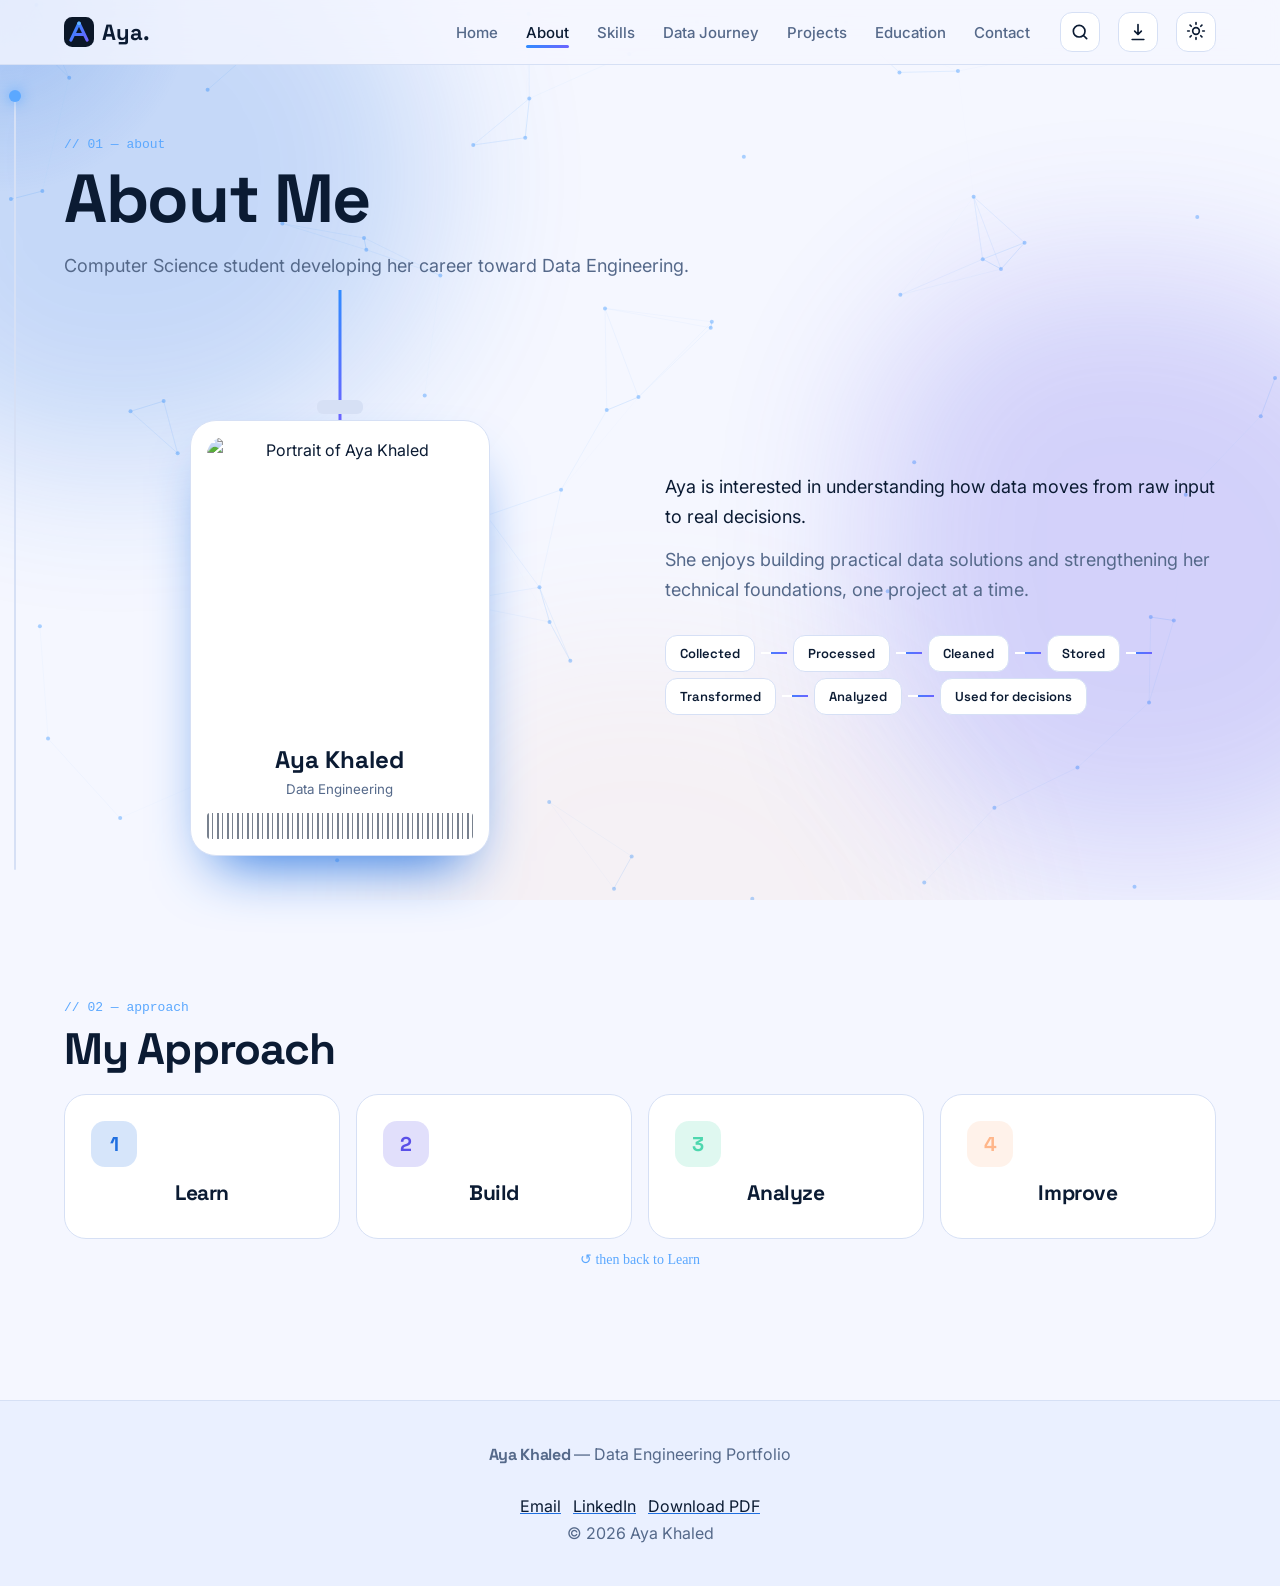
==== about.html @ 966fb628 "Add files via upload" ====
<!DOCTYPE html><html lang="en"><head><meta charset="utf-8"><meta name="viewport" content="width=device-width,initial-scale=1">
<title>About | Aya Khaled</title><meta name="description" content="About Aya Khaled, a Computer Science student developing toward Data Engineering."><meta property="og:title" content="About | Aya Khaled"><meta property="og:description" content="About Aya Khaled, a Computer Science student developing toward Data Engineering."><meta property="og:type" content="website"><meta property="og:image" content="assets/aya.jpg"><meta name="twitter:card" content="summary"><meta name="theme-color" content="#07111F">
<link rel="icon" href="data:image/svg+xml,%3Csvg xmlns='http://www.w3.org/2000/svg' viewBox='0 0 48 48'%3E%3Crect width='48' height='48' rx='13' fill='%2307111F'/%3E%3Cpath d='M11 37 24 10l13 27M17 28h14' stroke='%232F8CFF' stroke-width='5' fill='none' stroke-linecap='round'/%3E%3C/svg%3E"><link rel="preconnect" href="https://fonts.googleapis.com"><link rel="preconnect" href="https://fonts.gstatic.com" crossorigin><link href="https://fonts.googleapis.com/css2?family=Inter:wght@400;500;600&family=Space+Grotesk:wght@500;700&display=swap" rel="stylesheet">
<script>try{var t=localStorage.theme||(matchMedia('(prefers-color-scheme:light)').matches?'light':'dark');document.documentElement.dataset.theme=t}catch(e){document.documentElement.dataset.theme='dark'}</script>
<link rel="stylesheet" href="style.css"></head><body>
<a class="skip" href="#main">Skip to content</a><div id="bar"></div><canvas id="bg" aria-hidden="true"></canvas><div class="blobs" aria-hidden="true"><i></i><i></i><i></i></div><div id="pk" aria-hidden="true"><i></i></div>
<header class="nav"><div class="in"><a class="logo" href="index.html" aria-label="Aya. home"><svg width="30" height="30" viewBox="0 0 48 48" aria-hidden="true"><defs><linearGradient id="lg" x1="0" y1="0" x2="1" y2="1"><stop stop-color="#2F8CFF"/><stop offset="1" stop-color="#6C63FF"/></linearGradient></defs><rect width="48" height="48" rx="13" fill="#0B1728"/><path d="M11 37 24 10l13 27M17 28h14" stroke="url(#lg)" stroke-width="5" fill="none" stroke-linecap="round" stroke-linejoin="round"/><circle cx="24" cy="10" r="3" fill="#63B5FF"/></svg>Aya.</a>
<ul id="links"><li><a href="index.html">Home</a></li><li><a href="about.html" aria-current="page">About</a></li><li><a href="skills.html">Skills</a></li><li><a href="data-journey.html">Data Journey</a></li><li><a href="projects.html">Projects</a></li><li><a href="education.html">Education</a></li><li><a href="contact.html">Contact</a></li></ul>
<button class="ib" id="ps" aria-label="Open command palette (Ctrl+K)"><svg viewBox="0 0 24 24" fill="none" stroke="currentColor" stroke-width="2" stroke-linecap="round" stroke-linejoin="round" aria-hidden="true"><circle cx="11" cy="11" r="7"/><path d="m20 20-3.5-3.5"/></svg></button>
<button class="ib" data-pdf aria-label="Download PDF"><svg viewBox="0 0 24 24" fill="none" stroke="currentColor" stroke-width="2" stroke-linecap="round" stroke-linejoin="round" aria-hidden="true"><path d="M12 3v12m0 0-4-4m4 4 4-4M5 21h14"/></svg></button>
<button class="ib" id="th" aria-label="Toggle light and dark theme"><span class="sun"><svg viewBox="0 0 24 24" fill="none" stroke="currentColor" stroke-width="2" stroke-linecap="round" stroke-linejoin="round" aria-hidden="true"><circle cx="12" cy="12" r="4"/><path d="M12 2v2M12 20v2M4.9 4.9l1.4 1.4M17.7 17.7l1.4 1.4M2 12h2M20 12h2M4.9 19.1l1.4-1.4M17.7 6.3l1.4-1.4"/></svg></span><span class="moon"><svg viewBox="0 0 24 24" fill="none" stroke="currentColor" stroke-width="2" stroke-linecap="round" stroke-linejoin="round" aria-hidden="true"><path d="M21 13A9 9 0 1 1 11 3a7 7 0 0 0 10 10z"/></svg></span></button>
<button class="ib" id="menu" aria-label="Menu" aria-expanded="false" aria-controls="links"><svg viewBox="0 0 24 24" fill="none" stroke="currentColor" stroke-width="2" stroke-linecap="round" stroke-linejoin="round" aria-hidden="true"><path d="M4 7h16M4 12h16M4 17h16"/></svg></button></div></header>
<main id="main"><section style="padding-bottom:20px"><span class="lab rv">// 01 — about</span><h1 class="rv">About Me</h1><p class="lead rv" style="margin-top:14px">Computer Science student developing her career toward Data Engineering.</p></section>
<section style="padding-top:30px" class="two"><div class="badgeW"><div class="badge"><div class="ph"><img data-fb src="assets/aya.jpg" width="300" height="330" alt="Portrait of Aya Khaled"></div><b>Aya Khaled</b><small>Data Engineering</small><div class="bc"></div></div></div>
<div class="rv"><p class="lead" style="color:var(--tx)">Aya is interested in understanding how data moves from raw input to real decisions.</p><p class="lead" style="margin-top:14px">She enjoys building practical data solutions and strengthening her technical foundations, one project at a time.</p>
<div class="pipe"><b>Collected</b><s></s><b>Processed</b><s></s><b>Cleaned</b><s></s><b>Stored</b><s></s><b>Transformed</b><s></s><b>Analyzed</b><s></s><b>Used for decisions</b></div></div></section>
<section><span class="lab">// 02 — approach</span><h2>My Approach</h2><div class="loop"><div class="card rv"><div class="ico ">1</div><h3>Learn</h3></div><div class="card rv"><div class="ico t2">2</div><h3>Build</h3></div><div class="card rv"><div class="ico t3">3</div><h3>Analyze</h3></div><div class="card rv"><div class="ico t4">4</div><h3>Improve</h3></div></div><p class="ret">↺ then back to Learn</p></section></main>
<footer><b class="sg">Aya Khaled</b> — Data Engineering Portfolio<div class="row"><a href="mailto:ayakhaledhamed2006@gmail.com">Email</a><a href="https://www.linkedin.com/in/aya-khaled-hamed/" target="_blank" rel="noopener noreferrer">LinkedIn</a><a href="#" data-pdf onclick="return false">Download PDF</a></div><p>© 2026 Aya Khaled</p></footer>
<div id="pal" role="dialog" aria-label="Command palette"><div><button data-a="index.html">Go to Home</button><button data-a="about.html">Go to About</button><button data-a="skills.html">Go to Skills</button><button data-a="data-journey.html">Go to Data Journey</button><button data-a="projects.html">Go to Projects</button><button data-a="education.html">Go to Education</button><button data-a="contact.html">Go to Contact</button><button data-a="pdf">Download PDF</button><button data-a="th">Toggle theme</button><button data-a="cp">Copy email</button></div></div>
<div class="toast" role="status"></div><div class="print-sheet"><div class="ps-h"><img src="assets/aya.jpg" alt="Portrait of Aya Khaled"><div><h1>Aya Khaled</h1><p class="ps-id">Computer Science Student | Aspiring Data Engineer</p><p class="ps-c">ayakhaledhamed2006@gmail.com<br>linkedin.com/in/aya-khaled-hamed</p></div><svg class="ps-a" viewBox="0 0 48 48"><path d="M11 37 24 10l13 27M17 28h14" stroke="#fff" stroke-width="3" fill="none" stroke-linecap="round" stroke-linejoin="round"/></svg></div>
<div class="ps-b"><h2>About</h2><p>Computer Science student developing her career toward Data Engineering. Interested in how data is collected, processed, cleaned, stored, transformed, analyzed and used for decision making, and in building practical data solutions on strong technical foundations.</p>
<h2>Technical Skills</h2><div class="ps-g"><div style="--c:#2F8CFF"><b>Programming</b><p><span>Python</span><span>C++</span><span>C#</span></p></div><div style="--c:#6C63FF"><b>Data</b><p><span>SQL</span><span>Pandas</span><span>R</span><span>Data Cleaning</span><span>Data Analysis</span></p></div><div style="--c:#1FB48C"><b>Databases</b><p><span>SQL Server</span><span>Firebase</span><span>Database Design</span><span>DBMS</span></p></div><div style="--c:#E8873F"><b>BI &amp; Analytics</b><p><span>Power BI</span><span>Data Visualization</span><span>Dashboard Design</span></p></div><div style="--c:#2F8CFF"><b>Web &amp; Development</b><p><span>HTML</span><span>CSS</span><span>JavaScript</span><span>Git</span><span>Visual Studio</span></p></div><div style="--c:#6C63FF"><b>Design</b><p><span>Figma</span><span>UI/UX</span></p></div></div>
<h2>Selected Projects</h2><div class="ps-g"><div style="--c:#2F8CFF"><small>Data Analysis / Power BI</small><b>Restaurant Data Analysis</b><em>Raw data → cleaning → analysis → Power BI dashboard.</em><p class="tk">R · Power BI · CSV · Data Cleaning · Data Analysis</p><u>https://github.com/ayakhaledhamed2006-blip/Restaurant-Sales-Analysis</u></div><div style="--c:#6C63FF"><small>Web Development / Database</small><b>PetCare</b><em>A pet-care web app using Firebase for data storage.</em><p class="tk">HTML · CSS · JavaScript · Firebase</p><u>https://github.com/RawanAbulmaaref/PetCare-Project</u></div><div style="--c:#1FB48C"><small>Desktop Application</small><b>Hospital Management System</b><em>OOP, data structures and application design.</em><p class="tk">C# · OOP · Windows Forms · Data Structures</p></div><div style="--c:#E8873F"><small>UI/UX</small><b>Whisper</b><em>User experience, interface structure and user flow.</em><p class="tk">Figma · UI/UX</p></div></div>
<h2>Education &amp; Training</h2><ol class="ps-t"><li><b>Computer Science / Computing and Information</b><small>Education</small></li><li><b>Digital Egypt Pioneers Initiative (DEPI)</b><small>Data Engineering Track</small></li><li><b>NTI</b><small>UI/UX</small></li></ol></div></div><script src="script.js"></script></body></html>
---- style.css ----
:root{--bg:#07111F;--bg2:#0B1728;--card:#0D1D30;--bd:#203751;--tx:#F3F7FC;--mu:#8EA4BD;--b:#2F8CFF;--b2:#5BA8FF;--p:#6C63FF;--mint:#4DD7AE;--peach:#FFB68A;--g:linear-gradient(120deg,#2F8CFF,#6C63FF);--nav:rgba(7,17,31,.78);--glow:.35;--r:22px}
[data-theme=light]{--bg:#F5F7FF;--bg2:#EAF0FF;--card:#fff;--bd:#D6E0F5;--tx:#0B1B33;--mu:#55698A;--nav:rgba(245,247,255,.8);--glow:.22;--b:#1F6FE0;--p:#5A50E8}
*{box-sizing:border-box;margin:0}html{scroll-behavior:smooth}
body{font:16px/1.65 Inter,system-ui,sans-serif;background:var(--bg);color:var(--tx);overflow-x:hidden;transition:background .4s,color .4s}
h1,h2,h3,.sg{font-family:'Space Grotesk',sans-serif;line-height:1.1;letter-spacing:-.02em}
a{color:inherit;text-decoration:none}:focus-visible{outline:3px solid var(--b2);outline-offset:3px;border-radius:8px}
::selection{background:var(--b);color:#fff}::-webkit-scrollbar{width:8px}::-webkit-scrollbar-thumb{background:var(--b);border-radius:8px}
.skip{position:absolute;left:-999px;top:8px;background:var(--b);color:#fff;padding:8px 14px;border-radius:8px;z-index:99}.skip:focus{left:8px}
#bg{position:fixed;inset:0;z-index:-2;width:100%;height:100%}
.blobs{position:fixed;inset:0;z-index:-1;pointer-events:none;overflow:hidden}
.blobs i{position:absolute;width:46vmax;height:46vmax;border-radius:40% 60% 55% 45%;filter:blur(80px);opacity:var(--glow);animation:morph 22s ease-in-out infinite alternate}
.blobs i:nth-child(1){background:var(--b);left:-12vmax;top:-10vmax}.blobs i:nth-child(2){background:var(--p);right:-14vmax;top:30vh;animation-delay:-8s}
.blobs i:nth-child(3){background:var(--peach);left:30vw;bottom:-26vmax;opacity:calc(var(--glow)*.4);animation-delay:-14s}
@keyframes morph{to{transform:translate(6vw,8vh) rotate(60deg);border-radius:60% 40% 45% 55%}}
.tok{position:fixed;bottom:-30px;font:13px ui-monospace,Menlo,monospace;color:var(--b2);opacity:0;z-index:-1;pointer-events:none;animation:rise linear infinite}
@keyframes rise{10%{opacity:.35}90%{opacity:.25}to{transform:translateY(-110vh);opacity:0}}
#bar{position:fixed;top:0;left:0;height:3px;width:0;background:var(--g);z-index:60}
header.nav{position:sticky;top:0;z-index:50;background:var(--nav);backdrop-filter:blur(14px);border-bottom:1px solid var(--bd)}
.nav .in{max-width:1200px;margin:auto;padding:12px 24px;display:flex;align-items:center;gap:18px}
.logo{display:flex;align-items:center;gap:8px;font:700 22px 'Space Grotesk';margin-right:auto}
.nav ul{display:flex;gap:4px;list-style:none;padding:0}
.nav ul a{padding:8px 12px;border-radius:10px;font-weight:500;font-size:15px;color:var(--mu);position:relative;transition:.2s}
.nav ul a:hover,.nav ul a[aria-current]{color:var(--tx)}
.nav ul a[aria-current]::after{content:"";position:absolute;left:12px;right:12px;bottom:2px;height:3px;border-radius:3px;background:var(--g)}
.ib{width:40px;height:40px;border-radius:12px;border:1px solid var(--bd);background:var(--card);color:var(--tx);cursor:pointer;display:grid;place-items:center;transition:.25s}.ib:hover{border-color:var(--b);transform:translateY(-2px)}
.ib svg{width:20px;height:20px}#th .moon{display:none}[data-theme=dark] #th .sun{display:none}[data-theme=dark] #th .moon{display:block}
#th svg{transition:transform .5s}#th:active svg{transform:rotate(180deg) scale(.7)}
#menu{display:none}
@media(max-width:940px){#menu{display:grid}.nav ul{position:absolute;top:100%;left:0;right:0;flex-direction:column;background:var(--bg2);padding:12px 24px 20px;border-bottom:1px solid var(--bd);display:none}.nav ul.open{display:flex}}
main{max-width:1200px;margin:auto;padding:0 24px}
section{padding:72px 0}.lab{font:13px ui-monospace,Menlo,monospace;color:var(--b2);margin-bottom:10px;display:block}
h1{font-size:clamp(38px,6vw,68px);font-weight:700}h2{font-size:clamp(28px,4vw,44px);margin-bottom:12px}
.grad{background:var(--g);-webkit-background-clip:text;background-clip:text;color:transparent}
.lead{color:var(--mu);font-size:18px;max-width:60ch}
.btn{display:inline-flex;align-items:center;gap:8px;padding:13px 24px;border-radius:14px;font-weight:600;border:1px solid var(--bd);background:transparent;color:var(--tx);cursor:pointer;font-size:15px;font-family:inherit;transition:.25s;position:relative;overflow:hidden}
.btn:hover{transform:translateY(-3px);border-color:var(--b)}
.btn.pri{background:var(--g);border:0;color:#fff;box-shadow:0 10px 30px -10px var(--b)}
.btn.pri::after{content:"";position:absolute;top:0;left:-80%;width:50%;height:100%;background:linear-gradient(100deg,transparent,rgba(255,255,255,.4),transparent);transform:skewX(-20deg);animation:shine 4s infinite}
@keyframes shine{60%,100%{left:140%}}
.row{display:flex;gap:12px;flex-wrap:wrap;margin-top:26px}
.hero{display:grid;grid-template-columns:1.1fr .9fr;gap:40px;align-items:center;min-height:calc(100vh - 140px);padding-top:30px}
.hero .who{font:500 15px 'Space Grotesk';color:var(--mu);margin-bottom:16px}.type{color:var(--b2);font:600 18px 'Space Grotesk';margin-top:14px;min-height:28px}.type::after{content:"|";animation:bl 1s steps(1) infinite}@keyframes bl{50%{opacity:0}}
.stage{position:relative;width:min(390px,78vw,calc((100vh - 190px)/1.28));margin:auto;aspect-ratio:1/1.28}
.stage .blob{position:absolute;inset:-8% -12% 0;background:var(--g);opacity:.28;border-radius:46% 54% 40% 60%;animation:morph 14s ease-in-out infinite alternate}
.stage .ring{position:absolute;inset:-14%;animation:spin 28s linear infinite;width:128%;height:auto;overflow:visible}.ring text{font:600 12.5px 'Space Grotesk';letter-spacing:.2em;fill:var(--mu)}
@keyframes spin{to{transform:rotate(360deg)}}
.arch{position:absolute;inset:0;border-radius:999px 999px 28px 28px;padding:4px;background:var(--g);box-shadow:0 30px 70px -20px var(--b)}
.arch .ph{width:100%;height:100%;border-radius:inherit;overflow:hidden;background:var(--card);display:grid;place-items:center}
.ph img{width:100%;height:100%;object-fit:cover;object-position:50% 10%;display:block}
.chip{position:absolute;padding:8px 14px;border-radius:14px;background:var(--card);border:1px solid var(--bd);font:600 14px 'Space Grotesk';box-shadow:0 10px 30px -12px rgba(0,0,0,.4);animation:bob 5s ease-in-out infinite}
@keyframes bob{50%{transform:translateY(-12px)}}
.stage .c1{left:-14%;top:16%}.stage .c2{right:-12%;top:46%;animation-delay:-1.5s}.stage .c3{left:-6%;bottom:12%;animation-delay:-3s}
.stage .stk{right:-4%;bottom:-3%;animation-delay:-2s;display:flex;gap:8px;align-items:center;background:var(--mint);color:#06281F;border:0}
.dot{width:9px;height:9px;border-radius:50%;background:var(--mint);display:inline-block;box-shadow:0 0 0 0 var(--mint);animation:pl 2s infinite}.stk .dot{background:#06281F}@keyframes pl{70%{box-shadow:0 0 0 8px transparent}}
.layer{transition:transform .2s}
.grid{display:grid;gap:20px;grid-template-columns:repeat(auto-fit,minmax(250px,1fr))}
.card{background:var(--card);border:1px solid var(--bd);border-radius:var(--r);padding:26px;transition:.3s;position:relative}
.card:hover{transform:translateY(-6px);border-color:var(--b);box-shadow:0 20px 50px -22px var(--b)}
.card h3{font-size:21px;margin-bottom:8px}.card p{color:var(--mu);font-size:15px}
.ico{width:46px;height:46px;border-radius:14px;display:grid;place-items:center;margin-bottom:14px;font:700 20px 'Space Grotesk';background:color-mix(in srgb,var(--t,var(--b)) 18%,transparent);color:var(--t,var(--b))}
.t2{--t:var(--p)}.t3{--t:var(--mint)}.t4{--t:var(--peach)}
.tags{display:flex;flex-wrap:wrap;gap:8px;margin-top:14px}.tags span{font-size:13px;padding:5px 11px;border-radius:99px;background:var(--bg2);border:1px solid var(--bd);color:var(--mu)}
.tags.big span{font-size:15px;padding:8px 16px;color:var(--tx)}
.pipe{display:flex;flex-wrap:wrap;gap:6px;align-items:center;margin-top:30px}.pipe b{padding:9px 14px;border-radius:12px;background:var(--card);border:1px solid var(--bd);font:600 13px 'Space Grotesk'}.pipe s{width:26px;height:2px;background:var(--g);position:relative;overflow:hidden;text-decoration:none}.pipe s::after{content:"";position:absolute;width:10px;height:100%;background:#fff;animation:flow 1.6s linear infinite}@keyframes flow{from{left:-10px}to{left:100%}}
.marq{overflow:hidden;border-block:1px solid var(--bd);padding:18px 0;margin-block:20px}.marq div{display:flex;gap:46px;width:max-content;animation:mq 26s linear infinite;font:600 22px 'Space Grotesk';color:var(--mu)}.marq:hover div{animation-play-state:paused}@keyframes mq{to{transform:translateX(-50%)}}
.term{background:#050c16;color:#cfe3ff;border-radius:var(--r);border:1px solid var(--bd);overflow:hidden;font:14px ui-monospace,Menlo,monospace}.term .bar{padding:10px 16px;background:#0B1728;display:flex;gap:7px;align-items:center}.term .bar i{width:10px;height:10px;border-radius:50%;background:var(--b2);opacity:.6}
.term pre{padding:18px;min-height:130px;white-space:pre-wrap;margin:0}.term .qs{display:flex;gap:8px;flex-wrap:wrap;padding:0 18px 18px}.term button{font:inherit;background:#0D1D30;color:var(--b2);border:1px solid var(--bd);border-radius:8px;padding:6px 10px;cursor:pointer}.term button:hover{border-color:var(--b2)}
.cta{text-align:center;background:var(--g);color:#fff;border-radius:34px;padding:64px 24px}.cta .btn{border-color:#fff8;color:#fff}.cta .pri{background:#fff;color:#1d3a8a}
.filters{display:flex;gap:8px;flex-wrap:wrap;margin:18px 0 26px}.filters button{padding:8px 16px;border-radius:99px;border:1px solid var(--bd);background:var(--card);color:var(--mu);cursor:pointer;font:500 14px Inter}.filters .on{background:var(--g);color:#fff;border-color:transparent}
.badgeW{position:relative;width:300px;margin:0 auto;padding-top:90px;transform-origin:50% 0;animation:swing 3s ease-in-out 3 alternate}.badgeW:hover{animation:swing 2s ease-in-out infinite alternate}
@keyframes swing{from{transform:rotate(5deg)}to{transform:rotate(-5deg)}}
.badgeW::before{content:"";position:absolute;top:-40px;left:50%;width:3px;height:130px;background:var(--g);transform:translateX(-50%)}.badgeW::after{content:"";position:absolute;top:70px;left:50%;width:46px;height:14px;border-radius:6px;background:var(--bd);transform:translateX(-50%)}
.badge{background:var(--card);border:1px solid var(--bd);border-radius:26px;padding:16px;box-shadow:0 30px 60px -25px var(--b);text-align:center}.badge .ph{aspect-ratio:1/1.1;border-radius:18px;overflow:hidden;margin-bottom:14px}.badge b{font:700 24px 'Space Grotesk';display:block}.badge small{color:var(--mu)}
.bc{height:26px;margin-top:12px;background:repeating-linear-gradient(90deg,var(--tx) 0 2px,transparent 2px 5px,var(--tx) 5px 6px,transparent 6px 10px);opacity:.55;border-radius:3px}
.two{display:grid;grid-template-columns:1fr 1fr;gap:50px;align-items:center}
.loop{display:grid;grid-template-columns:repeat(4,1fr);gap:16px;margin-top:20px}.loop .card{text-align:center}.ret{text-align:center;color:var(--b2);font:14px ui-monospace;margin-top:12px}
.jr{position:relative;display:grid;gap:14px;margin-top:30px}.stg{display:grid;grid-template-columns:64px 1fr;gap:18px}.stg .n{width:56px;height:56px;border-radius:50%;background:var(--card);border:2px solid var(--bd);display:grid;place-items:center;font:700 16px 'Space Grotesk';cursor:pointer;color:var(--tx);transition:.3s;position:relative;z-index:1}
.stg.on .n{background:var(--g);border-color:transparent;color:#fff;box-shadow:0 0 0 8px color-mix(in srgb,var(--b) 22%,transparent)}
.stg .card{cursor:pointer;padding:18px 24px}.stg .card p{max-height:0;overflow:hidden;opacity:0;transition:.4s}.stg.on .card p{max-height:240px;opacity:1;margin-top:6px}.stg.on .card{border-color:var(--b)}
.jr::before{content:"";position:absolute;left:27px;top:20px;bottom:20px;width:3px;background:repeating-linear-gradient(var(--b) 0 8px,transparent 8px 16px);animation:dash 1s linear infinite;opacity:.6}@keyframes dash{to{background-position:0 16px}}
.tl{position:relative;padding-left:44px;margin-top:30px}.tl::before{content:"";position:absolute;left:12px;top:0;bottom:0;width:3px;background:var(--bd)}.tl .fill{position:absolute;left:12px;top:0;width:3px;height:0;background:var(--g)}
.tl article{position:relative;margin-bottom:26px}.tl article::before{content:"";position:absolute;left:-41px;top:26px;width:15px;height:15px;border-radius:50%;background:var(--g);box-shadow:0 0 0 6px color-mix(in srgb,var(--b) 25%,transparent)}
.dash{display:grid;grid-template-columns:repeat(3,1fr);gap:16px}.dash .card{min-height:150px}.bars{display:flex;align-items:flex-end;gap:7px;height:70px;margin-top:12px}.bars i{flex:1;background:var(--g);border-radius:6px 6px 0 0;opacity:.8;animation:gr 3s ease-in-out infinite alternate}.bars i:nth-child(odd){animation-delay:-1.5s}@keyframes gr{from{transform:scaleY(.55)}}
.bars i{transform-origin:bottom}.donut{width:78px;height:78px;border-radius:50%;margin-top:12px;background:conic-gradient(var(--b) 0 40%,var(--p) 0 70%,var(--mint) 0);mask:radial-gradient(circle 26px,transparent 98%,#000);-webkit-mask:radial-gradient(circle 26px,transparent 98%,#000)}
.sub{font:12px ui-monospace;color:var(--mu)}
.proj{display:flex;flex-direction:column}.proj .tags{margin-top:auto;padding-top:14px}.proj .row{margin-top:16px}.proj .btn{padding:9px 16px;font-size:14px}
.rv{opacity:0;transform:translateY(24px);transition:opacity .7s,transform .7s}.rv.in{opacity:1;transform:none}
footer{border-top:1px solid var(--bd);margin-top:60px;padding:40px 24px;text-align:center;color:var(--mu);background:var(--bg2)}footer .row{justify-content:center}footer a{color:var(--tx);text-decoration:underline;text-decoration-color:var(--b)}
#pk{position:fixed;left:14px;top:90px;bottom:30px;width:2px;background:var(--bd);z-index:5;border-radius:2px}#pk i{position:absolute;left:-5px;top:0;width:12px;height:12px;border-radius:50%;background:var(--b2);box-shadow:0 0 14px var(--b2)}
.toast{position:fixed;bottom:24px;left:50%;transform:translate(-50%,40px);background:var(--card);border:1px solid var(--b);padding:12px 20px;border-radius:14px;opacity:0;transition:.4s;z-index:90}.toast.show{opacity:1;transform:translate(-50%,0)}
#pal{position:fixed;inset:0;background:#0008;display:none;place-items:start center;padding-top:14vh;z-index:80}#pal.open{display:grid}#pal div{width:min(520px,92vw);background:var(--card);border:1px solid var(--bd);border-radius:18px;padding:10px}#pal button{display:block;width:100%;text-align:left;padding:11px 14px;border:0;border-radius:10px;background:none;color:var(--tx);font:inherit;cursor:pointer}#pal button:hover,#pal button:focus{background:var(--bg2)}
.print-sheet{display:none}
@media(max-width:860px){.hero,.two{grid-template-columns:1fr}.loop{grid-template-columns:1fr 1fr}.dash{grid-template-columns:1fr}#pk{display:none}.hero{min-height:0}.stage{margin-top:30px}}
@media(prefers-reduced-motion:reduce){*,*::before,*::after{animation:none!important;transition:none!important}.rv{opacity:1;transform:none}html{scroll-behavior:auto}}
.stk code{font:600 13px ui-monospace,Menlo,monospace}
#cg{position:fixed;width:420px;height:420px;margin:-210px 0 0 -210px;border-radius:50%;background:radial-gradient(circle,color-mix(in srgb,var(--b) 24%,transparent),transparent 65%);pointer-events:none;z-index:-1;left:0;top:0}
.fi{position:fixed;bottom:-60px;z-index:-1;pointer-events:none;color:var(--p);opacity:0;animation:rise linear infinite}.fi svg{width:100%;animation:spin 30s linear infinite}
#sw{position:fixed;inset:0 0 auto;height:100%;background:linear-gradient(100deg,#2F8CFF,#6C63FF);z-index:200;transform:translateX(-101%);pointer-events:none}#sw.go{transition:transform .4s cubic-bezier(.7,0,.3,1);transform:none}
@media print{@page{margin:0;size:A4}*{-webkit-print-color-adjust:exact;print-color-adjust:exact}body>*:not(.print-sheet){display:none!important}body{background:#fff!important}
.print-sheet{display:block!important;color:#10213d;background:#F5F7FF;font:10pt/1.5 Inter,Arial,sans-serif;min-height:297mm}
.ps-h{display:flex;gap:7mm;align-items:center;padding:12mm 14mm;background:linear-gradient(120deg,#07111F,#12306B 60%,#4B44C9);color:#fff;position:relative}
.ps-h img{width:38mm;height:46mm;object-fit:cover;object-position:50% 12%;border-radius:19mm 19mm 4mm 4mm;border:1.2mm solid #5BA8FF}
.ps-h h1{font-size:30pt;color:#fff;margin:0}.ps-id{color:#9CC9FF;font-weight:600;margin:1mm 0 4mm}.ps-c{font-size:9.5pt;color:#dbe8ff}.ps-a{position:absolute;right:12mm;top:10mm;width:16mm;opacity:.5}
.ps-b{padding:6mm 14mm 10mm}.print-sheet h2{font:700 12pt 'Space Grotesk',Arial;color:#1F4FB0;margin:5mm 0 2.5mm;display:flex;align-items:center;gap:3mm}.print-sheet h2::after{content:"";flex:1;height:.6mm;background:linear-gradient(90deg,#2F8CFF,#6C63FF);border-radius:2mm}
.ps-g{display:grid;grid-template-columns:1fr 1fr;gap:3mm}.ps-g>div{background:#fff;border:.3mm solid #D6E0F5;border-left:1.4mm solid var(--c);border-radius:3mm;padding:3mm 4mm;break-inside:avoid}
.ps-g b{display:block;font-family:'Space Grotesk',Arial;color:#0B1B33}.ps-g small{color:var(--c);font-weight:600;font-size:8pt}.ps-g em{display:block;font-size:9pt;color:#55698A}.ps-g .tk{font-size:8.5pt;color:#1F4FB0;margin-top:1mm}.ps-g u{display:block;font-size:7.5pt;color:#55698A;word-break:break-all}
.ps-g span{display:inline-block;margin:1mm 1mm 0 0;padding:.5mm 2.4mm;border-radius:4mm;background:color-mix(in srgb,var(--c) 14%,#fff);color:#0B1B33;font-size:8.5pt}
.ps-t{list-style:none;padding:0 0 0 7mm;margin:0;border-left:.8mm solid #5BA8FF}.ps-t li{position:relative;margin-bottom:3mm}.ps-t li::before{content:"";position:absolute;left:-9.4mm;top:1.2mm;width:4mm;height:4mm;border-radius:50%;background:linear-gradient(120deg,#2F8CFF,#6C63FF);border:.8mm solid #F5F7FF}.ps-t b,.ps-t small{display:block}.ps-t small{color:#55698A}}
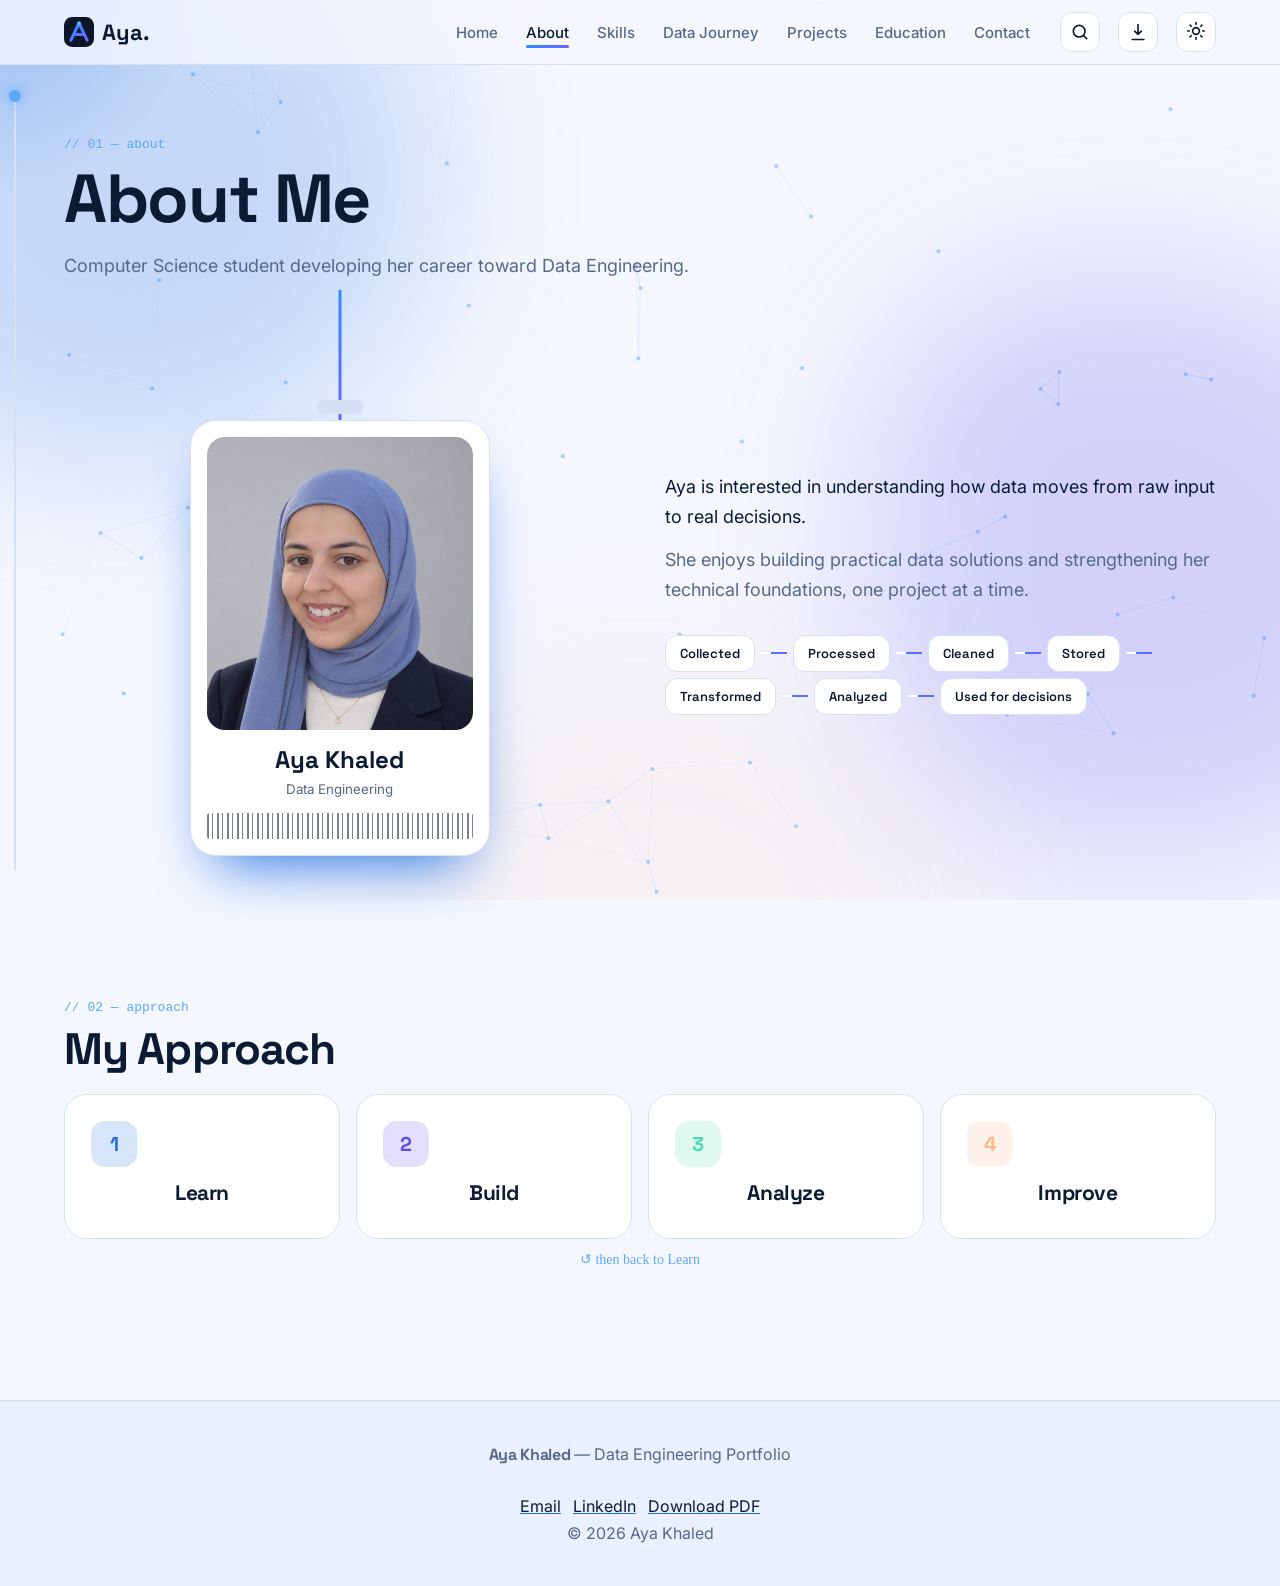
==== commit b097d6aa: "Add files via upload" ====
--- a/about.html
+++ b/about.html
@@ -21,4 +21,4 @@
 <div class="ps-b"><h2>About</h2><p>Computer Science student developing her career toward Data Engineering. Interested in how data is collected, processed, cleaned, stored, transformed, analyzed and used for decision making, and in building practical data solutions on strong technical foundations.</p>
 <h2>Technical Skills</h2><div class="ps-g"><div style="--c:#2F8CFF"><b>Programming</b><p><span>Python</span><span>C++</span><span>C#</span></p></div><div style="--c:#6C63FF"><b>Data</b><p><span>SQL</span><span>Pandas</span><span>R</span><span>Data Cleaning</span><span>Data Analysis</span></p></div><div style="--c:#1FB48C"><b>Databases</b><p><span>SQL Server</span><span>Firebase</span><span>Database Design</span><span>DBMS</span></p></div><div style="--c:#E8873F"><b>BI &amp; Analytics</b><p><span>Power BI</span><span>Data Visualization</span><span>Dashboard Design</span></p></div><div style="--c:#2F8CFF"><b>Web &amp; Development</b><p><span>HTML</span><span>CSS</span><span>JavaScript</span><span>Git</span><span>Visual Studio</span></p></div><div style="--c:#6C63FF"><b>Design</b><p><span>Figma</span><span>UI/UX</span></p></div></div>
 <h2>Selected Projects</h2><div class="ps-g"><div style="--c:#2F8CFF"><small>Data Analysis / Power BI</small><b>Restaurant Data Analysis</b><em>Raw data → cleaning → analysis → Power BI dashboard.</em><p class="tk">R · Power BI · CSV · Data Cleaning · Data Analysis</p><u>https://github.com/ayakhaledhamed2006-blip/Restaurant-Sales-Analysis</u></div><div style="--c:#6C63FF"><small>Web Development / Database</small><b>PetCare</b><em>A pet-care web app using Firebase for data storage.</em><p class="tk">HTML · CSS · JavaScript · Firebase</p><u>https://github.com/RawanAbulmaaref/PetCare-Project</u></div><div style="--c:#1FB48C"><small>Desktop Application</small><b>Hospital Management System</b><em>OOP, data structures and application design.</em><p class="tk">C# · OOP · Windows Forms · Data Structures</p></div><div style="--c:#E8873F"><small>UI/UX</small><b>Whisper</b><em>User experience, interface structure and user flow.</em><p class="tk">Figma · UI/UX</p></div></div>
-<h2>Education &amp; Training</h2><ol class="ps-t"><li><b>Computer Science / Computing and Information</b><small>Education</small></li><li><b>Digital Egypt Pioneers Initiative (DEPI)</b><small>Data Engineering Track</small></li><li><b>NTI</b><small>UI/UX</small></li></ol></div></div><script src="script.js"></script></body></html>+<h2>Education &amp; Training</h2><ol class="ps-t"><li><b>Computer Science / Computing and Information</b><small>Education</small></li><li><b>Digital Egypt Pioneers Initiative (DEPI)</b><small>Data Engineering Track</small></li><li><b>NTI</b><small>UI/UX</small></li></ol><h2>Certificates</h2><div class="ps-g"><div style="--c:#1FB48C"><small>NVIDIA · Sept 2, 2025</small><b>Getting Started with Deep Learning</b><em>Certificate of Competency</em></div><div style="--c:#6C63FF"><small>NTI &amp; ITIDA · 27 Jul – 21 Aug 2025</small><b>UI/UX Design</b><em>Summer training, 120 hours, score 94.5%</em></div></div></div></div><script src="script.js"></script></body></html>
